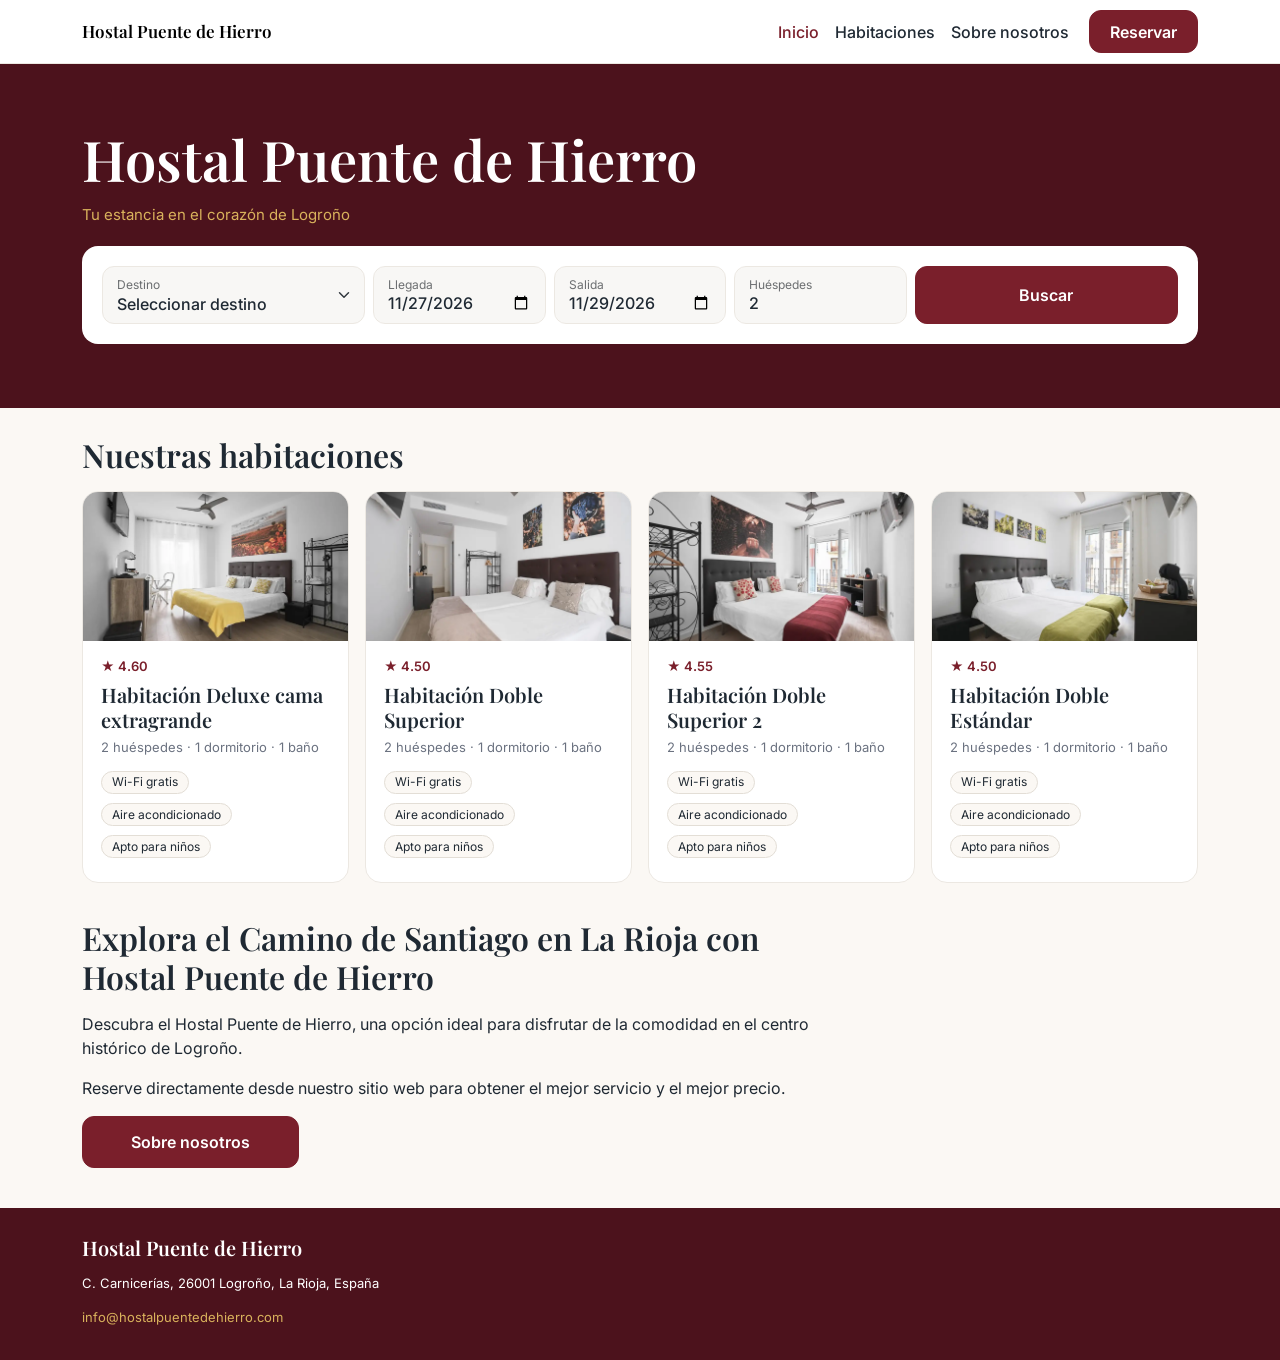
==== index.html @ 025f0650 "Primer commit" ====
<!DOCTYPE html>
<html lang="es">
<head>
  <meta charset="UTF-8">
  <meta name="viewport" content="width=device-width, initial-scale=1">
  <title>Inicio | Hostal Puente de Hierro</title>
  <link href="https://fonts.googleapis.com/css2?family=Inter:wght@400;500;600;700&family=Playfair+Display:wght@500;600;700&display=swap" rel="stylesheet">
  <link href="https://cdn.jsdelivr.net/npm/bootstrap@5.3.3/dist/css/bootstrap.min.css" rel="stylesheet">
  <link href="css/style.css" rel="stylesheet">
</head>
<body>
  <nav class="navbar navbar-expand-md site-header sticky-top" aria-label="Principal">
    <div class="container">
      <a class="navbar-brand" href="index.html">Hostal Puente de Hierro</a>
      <button class="navbar-toggler" type="button" data-bs-toggle="collapse" data-bs-target="#menuPrincipal"
              aria-controls="menuPrincipal" aria-expanded="false" aria-label="Abrir o cerrar el menú"><span class="navbar-toggler-icon"></span></button>
      <div class="collapse navbar-collapse" id="menuPrincipal">
        <ul class="navbar-nav ms-md-auto align-items-md-center">
          <li class="nav-item"><a class="nav-link active" href="index.html" aria-current="page"><span>Inicio</span><span class="flecha" aria-hidden="true">→</span></a></li>
          <li class="nav-item"><a class="nav-link" href="habitaciones.html"><span>Habitaciones</span><span class="flecha" aria-hidden="true">→</span></a></li>
          <li class="nav-item"><a class="nav-link" href="sobre-nosotros.html"><span>Sobre nosotros</span><span class="flecha" aria-hidden="true">→</span></a></li>
          <li class="nav-item nav-cta"><a class="btn btn-brand w-100" href="habitaciones.html">Reservar</a></li>
        </ul>
      </div>
    </div>
  </nav>

  <main>
    <section class="hero">
      <div class="container">
        <h1>Hostal Puente de Hierro</h1>
        <p class="lead-gold">Tu estancia en el corazón de Logroño</p>

        <form class="search-box" action="habitaciones.html" method="get">
          <div class="row g-2">
            <div class="col-12 col-lg-3">
              <div class="form-floating">
                <select class="form-select" id="destino" name="destino" aria-label="Destino">
                  <option>Seleccionar destino</option>
                  <option>Logroño</option>
                </select>
                <label for="destino">Destino</label>
              </div>
            </div>
            <div class="col-6 col-lg-2"><div class="form-floating"><input type="date" class="form-control" id="llegada" name="llegada" value="2026-11-27" placeholder=" "><label for="llegada">Llegada</label></div></div>
            <div class="col-6 col-lg-2"><div class="form-floating"><input type="date" class="form-control" id="salida" name="salida" value="2026-11-29" placeholder=" "><label for="salida">Salida</label></div></div>
            <div class="col-12 col-lg-2"><div class="form-floating"><input type="number" class="form-control" id="huespedes" name="huespedes" value="2" placeholder=" " min="1" max="4"><label for="huespedes">Huéspedes</label></div></div>
            <div class="col-12 col-lg-3 mt-2 mt-lg-2 d-grid">
              <button type="submit" class="btn btn-brand">Buscar</button>
            </div>
          </div>
        </form>
      </div>
    </section>

    <section class="container">
      <h2 class="section-title">Nuestras habitaciones</h2>
      <div class="row row-cols-1 row-cols-md-2 row-cols-xl-4 g-3">
        <div class="col">
          <div class="card room-card h-100">
            <img src="img/hab-deluxe.jpg" class="card-img-top" alt="Habitación Deluxe cama extragrande" loading="lazy">
            <div class="card-body">
              <div class="rating">★ 4.60</div>
              <h3 class="card-title room-title"><a href="detalle-habitacion.html" class="stretched-link">Habitación Deluxe cama extragrande</a></h3>
              <p class="card-text room-meta">2 huéspedes · 1 dormitorio · 1 baño</p>
              <div><span class="badge rounded-pill chip">Wi-Fi gratis</span><span class="badge rounded-pill chip">Aire acondicionado</span><span class="badge rounded-pill chip">Apto para niños</span></div>
            </div>
          </div>
        </div>
        <div class="col">
          <div class="card room-card h-100">
            <img src="img/hab-doble-superior.jpg" class="card-img-top" alt="Habitación Doble Superior" loading="lazy">
            <div class="card-body">
              <div class="rating">★ 4.50</div>
              <h3 class="card-title room-title"><a href="detalle-habitacion.html" class="stretched-link">Habitación Doble Superior</a></h3>
              <p class="card-text room-meta">2 huéspedes · 1 dormitorio · 1 baño</p>
              <div><span class="badge rounded-pill chip">Wi-Fi gratis</span><span class="badge rounded-pill chip">Aire acondicionado</span><span class="badge rounded-pill chip">Apto para niños</span></div>
            </div>
          </div>
        </div>
        <div class="col">
          <div class="card room-card h-100">
            <img src="img/hab-doble-superior-2.jpg" class="card-img-top" alt="Habitación Doble Superior 2" loading="lazy">
            <div class="card-body">
              <div class="rating">★ 4.55</div>
              <h3 class="card-title room-title"><a href="detalle-habitacion.html" class="stretched-link">Habitación Doble Superior 2</a></h3>
              <p class="card-text room-meta">2 huéspedes · 1 dormitorio · 1 baño</p>
              <div><span class="badge rounded-pill chip">Wi-Fi gratis</span><span class="badge rounded-pill chip">Aire acondicionado</span><span class="badge rounded-pill chip">Apto para niños</span></div>
            </div>
          </div>
        </div>
        <div class="col">
          <div class="card room-card h-100">
            <img src="img/hab-doble-estandar.jpg" class="card-img-top" alt="Habitación Doble Estándar" loading="lazy">
            <div class="card-body">
              <div class="rating">★ 4.50</div>
              <h3 class="card-title room-title"><a href="detalle-habitacion.html" class="stretched-link">Habitación Doble Estándar</a></h3>
              <p class="card-text room-meta">2 huéspedes · 1 dormitorio · 1 baño</p>
              <div><span class="badge rounded-pill chip">Wi-Fi gratis</span><span class="badge rounded-pill chip">Aire acondicionado</span><span class="badge rounded-pill chip">Apto para niños</span></div>
            </div>
          </div>
        </div>
      </div>
    </section>

    <section class="container pt-2">
      <div class="row">
        <div class="col-12 col-lg-8">
          <h2 class="section-title">Explora el Camino de Santiago en La Rioja con Hostal Puente de Hierro</h2>
          <p>Descubra el Hostal Puente de Hierro, una opción ideal para disfrutar de la comodidad en el centro histórico de Logroño.</p>
          <p>Reserve directamente desde nuestro sitio web para obtener el mejor servicio y el mejor precio.</p>
          <div class="d-grid d-md-block"><a href="sobre-nosotros.html" class="btn btn-brand px-md-5">Sobre nosotros</a></div>
        </div>
      </div>
    </section>
  </main>

  <footer class="site-footer">
    <div class="container">
      <div class="row g-md-4">
        <div class="col-md-6">
          <h4>Hostal Puente de Hierro</h4>
          <p>C. Carnicerías, 26001 Logroño, La Rioja, España</p>
          <p class="mb-0"><a class="gold" href="mailto:info@hostalpuentedehierro.com">info@hostalpuentedehierro.com</a></p>
        </div>
      </div>
    </div>
  </footer>
  <script src="https://cdn.jsdelivr.net/npm/bootstrap@5.3.3/dist/js/bootstrap.bundle.min.js"></script> 
</body>
</html>
---- css/style.css ----
:root {
  --fondo: #fbf8f4;
  --burdeos: #7a1f2b;
  --burdeos-oscuro: #4c121c;
  --dorado: #d9b25c;
  --texto: #1f2933;
  --gris: #6b7280;
  --linea: #e3ded6;
  --borde-tarjeta: #ece8e2;

  --bs-body-font-family: 'Inter', sans-serif;
  --bs-body-color: var(--texto);
  --bs-body-bg: var(--fondo);
  --bs-link-color: var(--burdeos);
  --bs-link-hover-color: var(--burdeos-oscuro);
}

body {
  display: flex;
  flex-direction: column;
  min-height: 100vh;
}
main { flex: 1; }

h1, h2, h3, h4 {
  font-family: 'Playfair Display', serif;
  font-weight: 600;
  color: var(--texto);
}

.btn-brand {
  background-color: var(--burdeos);
  border-color: var(--burdeos);
  color: #fff;
  font-weight: 600;
  border-radius: 12px;
  padding: 0.8rem 1.25rem;
}
.btn-brand:hover,
.btn-brand:active {
  background-color: var(--burdeos-oscuro);
  border-color: var(--burdeos-oscuro);
  color: #fff;
}

.btn-brand-outline {
  background-color: #fff;
  border-color: var(--burdeos);
  color: var(--burdeos);
  font-weight: 600;
  border-radius: 12px;
  padding: 0.8rem 1.25rem;
}
.btn-brand-outline:hover,
.btn-brand-outline:active {
  background-color: var(--burdeos);
  border-color: var(--burdeos);
  color: #fff;
}

.site-header {
  background-color: #fff;
  border-bottom: 1px solid var(--borde-tarjeta);
  min-height: 64px;
  padding: 0;
}
.navbar-brand {
  font-family: 'Playfair Display', serif;
  font-weight: 600;
  font-size: 1.0625rem;
}
.navbar-toggler { border: 0; }
.navbar-toggler:focus { box-shadow: none; }
.site-header .navbar-collapse { padding-bottom: 1rem; }

.site-header .nav-link {
  display: flex;
  justify-content: space-between;
  padding: 1.15rem 0;
  border-bottom: 1px solid var(--linea);
  font-family: 'Playfair Display', serif;
  font-weight: 600;
  font-size: 1.5rem;
  color: var(--texto);
}
.site-header .nav-link:hover,
.site-header .nav-link.active { color: var(--burdeos); }
.flecha { color: var(--burdeos); }
.nav-cta { margin-top: 1.5rem; }

.form-floating > .form-control,
.form-floating > .form-select {
  background-color: #fff;
  border: 1px solid var(--borde-tarjeta);
  border-radius: 12px;
  font-weight: 500;
  height: 3.6rem;
  padding: 1.5rem 0.875rem 0.4rem;
}
.form-floating > .form-control:focus,
.form-floating > .form-select:focus {
  border-color: var(--burdeos);
  box-shadow: 0 0 0 0.2rem rgba(122, 31, 43, 0.12);
}
.form-floating > label {
  padding: 0.55rem 0.875rem;
  font-size: 0.75rem;
  color: var(--gris);
  opacity: 1;
  transform: none !important;
}
.form-floating > label::after { display: none !important; }
.form-floating > .form-control::placeholder { color: var(--gris); opacity: 1; }


.hero {
  background-color: var(--burdeos-oscuro);
  color: #fff;
  padding: 1.5rem 0;
}
.hero h1 {
  color: #fff;
  font-size: 2.25rem;
  line-height: 1.1;
  margin-bottom: 0.9rem;
}
.lead-gold {
  color: var(--dorado);
  font-size: 0.9375rem;
  margin-bottom: 1.25rem;
}
.search-box {
  background-color: #fff;
  border-radius: 16px;
  padding: 1rem;
}

.search-box .form-control,
.search-box .form-select { background-color: #f8f7f5; }


.section-title { font-size: 1.5rem; margin: 1.75rem 0 1rem; }
.page-title { font-size: 1.75rem; margin: 1.5rem 0 1rem; }
.divider {
  border: 0;
  border-top: 1px solid var(--linea);
  opacity: 1;
  margin: 1.25rem 0;
}

.room-card {
  --bs-card-border-color: var(--borde-tarjeta);
  --bs-card-border-radius: 16px;
  --bs-card-inner-border-radius: 15px;
  --bs-card-bg: #fff;
}
.room-card .card-img-top { aspect-ratio: 16 / 9; object-fit: cover; }
.room-card .card-body { padding: 1rem 1.1rem 1.1rem; }
.room-card .card-title a { color: var(--texto); text-decoration: none; }

.rating {
  color: var(--burdeos);
  font-weight: 600;
  font-size: 0.8125rem;
  margin-bottom: 0.35rem;
}
.room-title { font-size: 1.25rem; line-height: 1.25; margin: 0 0 0.35rem; }
.room-meta { font-size: 0.8125rem; color: var(--gris); margin-bottom: 0.7rem; }

.badge.chip {
  background-color: var(--fondo);
  border: 1px solid var(--linea);
  color: var(--texto);
  font-weight: 400;
  font-size: 0.75rem;
  padding: 0.3rem 0.65rem;
  margin: 0 0.3rem 0.4rem 0;
}

.detail,
.room-detail,
.room-detail form {
  flex: 1;
  display: flex;
  flex-direction: column;
}
.room-body { margin-bottom: 1.5rem; }

.detail-img { width: 100%; aspect-ratio: 16 / 10; object-fit: cover; display: block; }
.detail h1 { font-size: 1.75rem; line-height: 1.25; margin: 0.25rem 0 0.6rem; }
.detail h2 { font-size: 1.25rem; margin-bottom: 0.6rem; }

.book-bar {
  position: sticky;
  bottom: 0;
  z-index: 1020;
  background-color: #fff;
  border-top: 1px solid var(--borde-tarjeta);
  padding: 0.9rem 0;
  margin-top: auto;
}
.book-bar small { display: block; font-size: 0.75rem; color: var(--gris); }
.book-bar strong { font-size: 1.4rem; font-weight: 700; }

.summary-card {
  background-color: #fff;
  border: 1px solid var(--borde-tarjeta);
  border-radius: 16px;
  padding: 1.05rem;
}
.summary-card h3 { font-size: 1.25rem; margin: 0.1rem 0 0.4rem; }
.total-row {
  display: flex;
  justify-content: space-between;
  align-items: center;
  margin: 1.25rem 0 1rem;
}
.total-row span { color: var(--gris); }
.total-row strong { font-size: 1.5rem; font-weight: 700; }

.about-img {
  width: 100%;
  border-radius: 16px;
  aspect-ratio: 16 / 8.6;
  object-fit: cover;
}
.cta-muted { color: var(--gris); }

.site-footer {
  background-color: var(--burdeos-oscuro);
  color: #fff;
  padding: 1.75rem 0 2rem;
  margin-top: 2.5rem;
}
.site-footer h4 { color: #fff; font-size: 1.25rem; margin-bottom: 0.9rem; }
.site-footer p { font-size: 0.8125rem; margin-bottom: 0.9rem; }
.site-footer a { color: #fff; text-decoration: none; font-size: 0.875rem; }
.site-footer a:hover { text-decoration: underline; }
.site-footer a.gold { color: var(--dorado); font-size: 0.8125rem; }
.site-footer hr { border-color: rgba(255, 255, 255, 0.25); opacity: 1; margin: 0.9rem 0; }
.site-footer ul { list-style: none; padding: 0; margin: 0; }
.site-footer li { margin-bottom: 0.65rem; }
.site-footer .license { font-size: 0.75rem; }

@media (min-width: 768px) {
  .site-header .navbar-collapse { padding-bottom: 0; }
  .site-header .nav-link {
    padding: 0.5rem 1rem;
    border: 0;
    font-family: 'Inter', sans-serif;
    font-weight: 500;
    font-size: 1rem;
  }
  .flecha { display: none; }
  .nav-cta { margin: 0 0 0 0.75rem; }
  .nav-cta .btn { padding: 0.55rem 1.25rem; }

  .hero { padding: 3rem 0; }
  .hero h1 { font-size: 3rem; max-width: 560px; }
  .section-title,
  .page-title { font-size: 2rem; }
  .footer-links-divider { display: none; }
}

@media (min-width: 992px) {
  .hero { padding: 4rem 0; }
  .hero h1 { font-size: 3.5rem; max-width: none; }
  .search-box { padding: 1.25rem; }
  .detail-img { border-radius: 16px; aspect-ratio: 4 / 3; }
  .detail h1 { font-size: 2.25rem; }
}
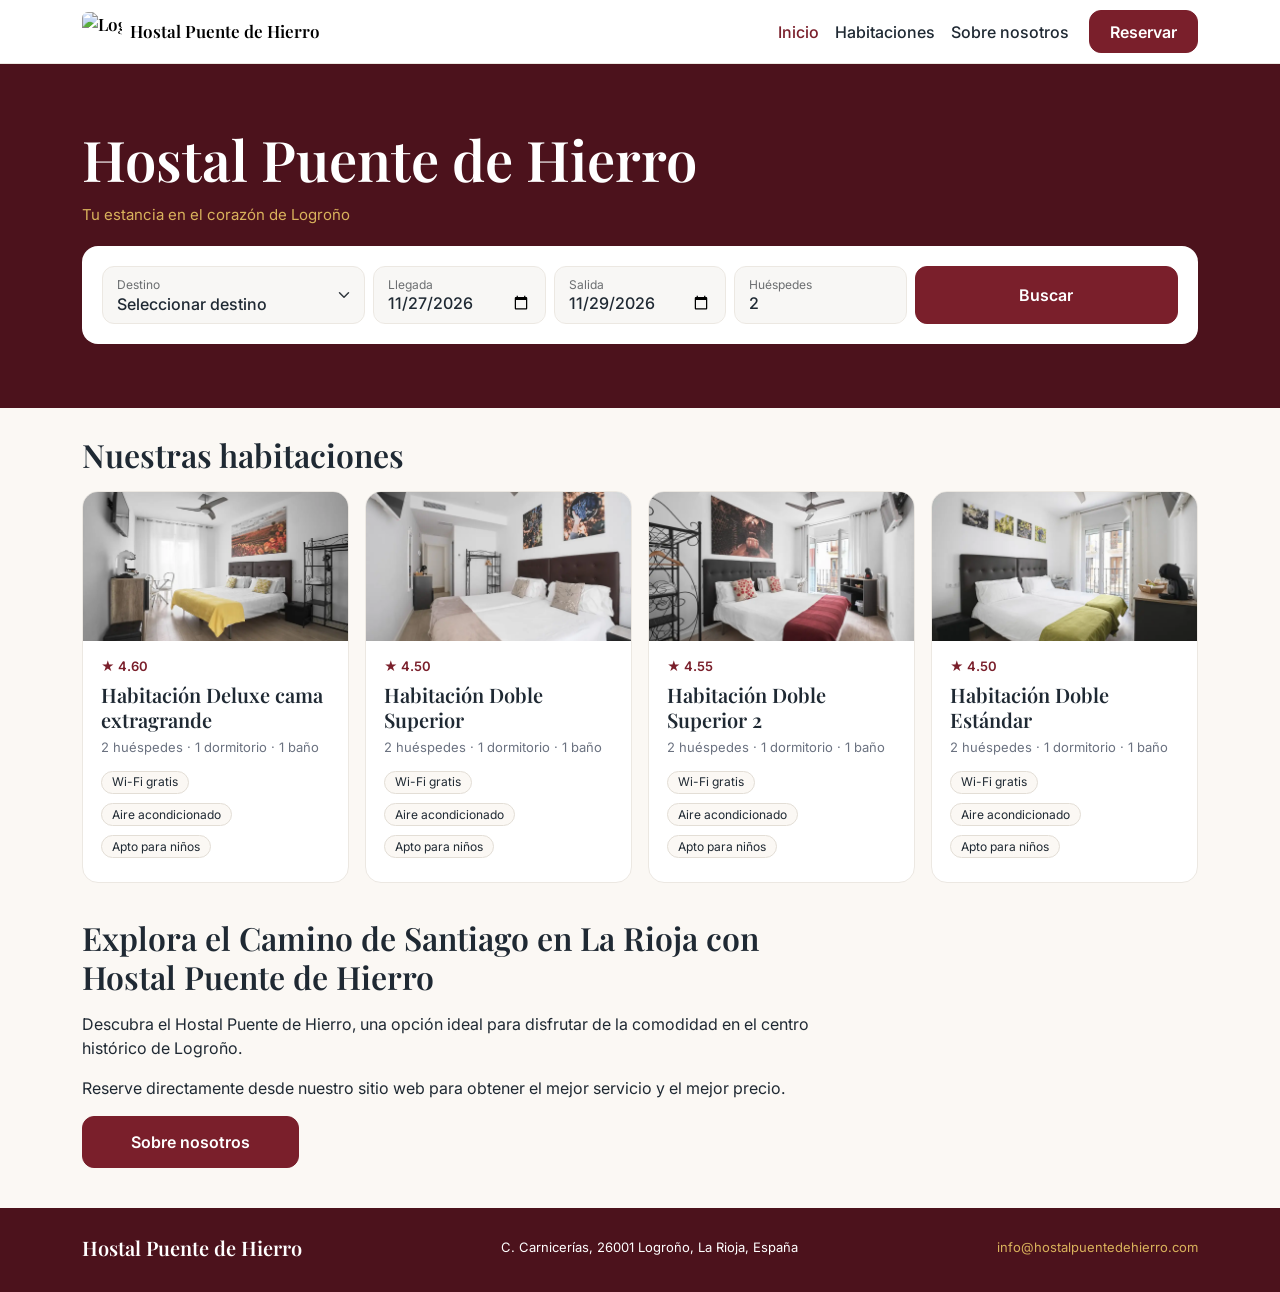
==== commit 0bd3cfd7: "Segundo commit" ====
--- a/index.html
+++ b/index.html
@@ -11,7 +11,10 @@
 <body>
   <nav class="navbar navbar-expand-md site-header sticky-top" aria-label="Principal">
     <div class="container">
-      <a class="navbar-brand" href="index.html">Hostal Puente de Hierro</a>
+      <a class="navbar-brand d-flex align-items-center gap-2" href="index.html">
+        <img src="img/logo-icono.jpg" alt="Logotipo del Hostal Puente de Hierro" width="40" height="40" class="rounded flex-shrink-0">
+        Hostal Puente de Hierro
+      </a>
       <button class="navbar-toggler" type="button" data-bs-toggle="collapse" data-bs-target="#menuPrincipal"
               aria-controls="menuPrincipal" aria-expanded="false" aria-label="Abrir o cerrar el menú"><span class="navbar-toggler-icon"></span></button>
       <div class="collapse navbar-collapse" id="menuPrincipal">
@@ -117,12 +120,10 @@
 
   <footer class="site-footer">
     <div class="container">
-      <div class="row g-md-4">
-        <div class="col-md-6">
-          <h4>Hostal Puente de Hierro</h4>
-          <p>C. Carnicerías, 26001 Logroño, La Rioja, España</p>
-          <p class="mb-0"><a class="gold" href="mailto:info@hostalpuentedehierro.com">info@hostalpuentedehierro.com</a></p>
-        </div>
+      <div class="d-md-flex justify-content-md-between align-items-md-center">
+        <h4 class="mb-md-0">Hostal Puente de Hierro</h4>
+        <p class="mb-md-0">C. Carnicerías, 26001 Logroño, La Rioja, España</p>
+        <p class="mb-0"><a class="gold" href="mailto:info@hostalpuentedehierro.com">info@hostalpuentedehierro.com</a></p>
       </div>
     </div>
   </footer>
